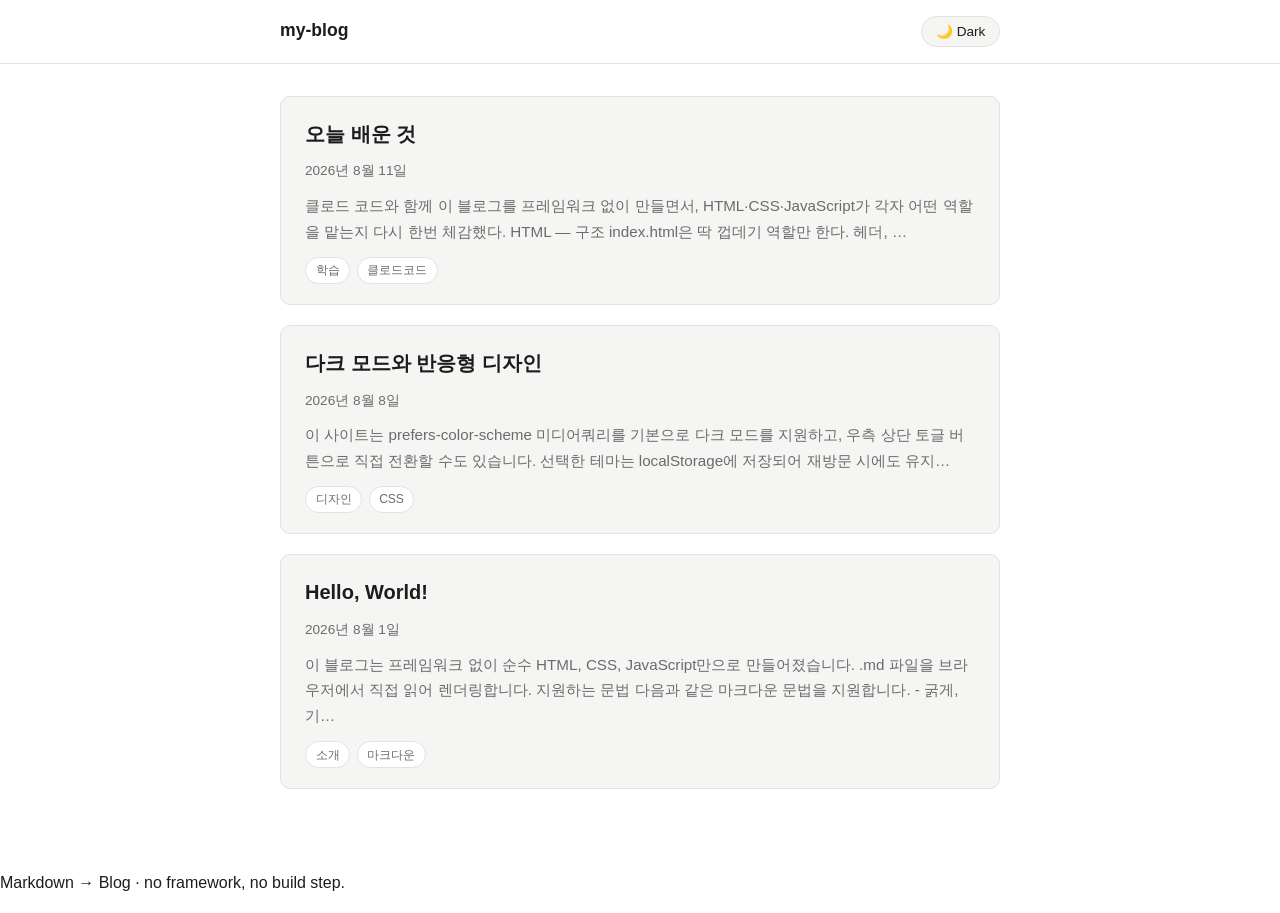
==== index.html @ be189442 "Initial commit: vanilla JS markdown blog No framework, no build step. Client-side markdown parsing, " ====
<!DOCTYPE html>
<html lang="ko">
<head>
  <meta charset="UTF-8">
  <meta name="viewport" content="width=device-width, initial-scale=1">
  <title>my-blog</title>
  <link rel="stylesheet" href="css/style.css">
</head>
<body>
  <header class="site-header">
    <div class="site-header-inner">
      <a class="site-title" href="#/">my-blog</a>
      <button id="theme-toggle" type="button">🌙 Dark</button>
    </div>
  </header>

  <main id="app" class="container"></main>

  <footer class="site-footer">
    <p>Markdown &rarr; Blog · no framework, no build step.</p>
  </footer>

  <script src="js/frontmatter.js"></script>
  <script src="js/markdown.js"></script>
  <script src="js/theme.js"></script>
  <script src="js/app.js"></script>
</body>
</html>
---- css/style.css ----
:root {
  --bg: #ffffff;
  --bg-elevated: #f5f5f4;
  --text: #1c1c1c;
  --text-muted: #6b6b6b;
  --accent: #2563eb;
  --border: #e2e2e0;
  --code-bg: #f0f0ee;
  --link: #2563eb;
}

@media (prefers-color-scheme: dark) {
  :root {
    --bg: #15161a;
    --bg-elevated: #1e2025;
    --text: #e8e6e3;
    --text-muted: #a0a0a0;
    --accent: #7aa2f7;
    --border: #2c2e33;
    --code-bg: #1e2025;
    --link: #7aa2f7;
  }
}

:root[data-theme="dark"] {
  --bg: #15161a;
  --bg-elevated: #1e2025;
  --text: #e8e6e3;
  --text-muted: #a0a0a0;
  --accent: #7aa2f7;
  --border: #2c2e33;
  --code-bg: #1e2025;
  --link: #7aa2f7;
}

:root[data-theme="light"] {
  --bg: #ffffff;
  --bg-elevated: #f5f5f4;
  --text: #1c1c1c;
  --text-muted: #6b6b6b;
  --accent: #2563eb;
  --border: #e2e2e0;
  --code-bg: #f0f0ee;
  --link: #2563eb;
}

* {
  box-sizing: border-box;
}

html {
  color-scheme: light dark;
}

body {
  margin: 0;
  background: var(--bg);
  color: var(--text);
  font-family: -apple-system, BlinkMacSystemFont, "Segoe UI", "Noto Sans KR", Roboto, Helvetica, Arial, sans-serif;
  line-height: 1.7;
  -webkit-font-smoothing: antialiased;
  transition: background-color 0.15s ease, color 0.15s ease;
}

a {
  color: var(--link);
}

.site-header {
  border-bottom: 1px solid var(--border);
  position: sticky;
  top: 0;
  background: var(--bg);
  z-index: 10;
}

.site-header-inner {
  max-width: 760px;
  margin: 0 auto;
  padding: 1rem 1.25rem;
  display: flex;
  align-items: center;
  justify-content: space-between;
}

.site-title {
  font-weight: 700;
  font-size: 1.1rem;
  text-decoration: none;
  color: var(--text);
}

#theme-toggle {
  background: var(--bg-elevated);
  border: 1px solid var(--border);
  color: var(--text);
  border-radius: 999px;
  padding: 0.4rem 0.85rem;
  font-size: 0.85rem;
  cursor: pointer;
}

#theme-toggle:hover {
  border-color: var(--accent);
}

.container {
  max-width: 760px;
  margin: 0 auto;
  padding: 2rem 1.25rem 4rem;
}

.status {
  color: var(--text-muted);
  text-align: center;
  padding: 3rem 1rem;
  font-size: 1.15rem;
  font-weight: 600;
}

/* 글 목록 */
.post-list {
  list-style: none;
  margin: 0;
  padding: 0;
  display: flex;
  flex-direction: column;
  gap: 1.25rem;
}

.post-card {
  border: 1px solid var(--border);
  border-radius: 10px;
  background: var(--bg-elevated);
  transition: border-color 0.15s ease;
}

.post-card:hover {
  border-color: var(--accent);
}

.post-card a {
  display: block;
  padding: 1.25rem 1.5rem;
  text-decoration: none;
  color: inherit;
}

.post-card h2 {
  margin: 0 0 0.35rem;
  font-size: 1.25rem;
  color: var(--text);
}

.post-card time {
  color: var(--text-muted);
  font-size: 0.85rem;
}

.post-card p {
  margin: 0.6rem 0 0;
  color: var(--text-muted);
  font-size: 0.95rem;
}

/* 태그 */
.tags {
  list-style: none;
  display: flex;
  flex-wrap: wrap;
  gap: 0.4rem;
  margin: 0.75rem 0 0;
  padding: 0;
}

.tag {
  font-size: 0.75rem;
  color: var(--text-muted);
  background: var(--bg);
  border: 1px solid var(--border);
  border-radius: 999px;
  padding: 0.15rem 0.6rem;
}

/* 글 상세 */
.back-link {
  display: inline-block;
  margin-bottom: 1.5rem;
  font-size: 0.9rem;
  text-decoration: none;
}

.post h1 {
  margin: 0 0 0.5rem;
  font-size: 2rem;
  line-height: 1.3;
}

.post > time {
  color: var(--text-muted);
  font-size: 0.9rem;
}

.prose {
  margin-top: 1.75rem;
}

.prose h1,
.prose h2,
.prose h3,
.prose h4 {
  line-height: 1.35;
  margin: 2rem 0 0.75rem;
}

.prose p {
  margin: 0 0 1.1rem;
}

.prose ul,
.prose ol {
  margin: 0 0 1.1rem;
  padding-left: 1.4rem;
}

.prose li {
  margin: 0.3rem 0;
}

.prose blockquote {
  margin: 1.25rem 0;
  padding: 0.25rem 1rem;
  border-left: 3px solid var(--accent);
  color: var(--text-muted);
}

.prose blockquote p {
  margin: 0.5rem 0;
}

.prose hr {
  border: none;
  border-top: 1px solid var(--border);
  margin: 2rem 0;
}

.prose img {
  max-width: 100%;
  height: auto;
  border-radius: 8px;
  display: block;
  margin: 1rem 0;
}

.prose code {
  background: var(--code-bg);
  border-radius: 4px;
  padding: 0.15rem 0.4rem;
  font-size: 0.9em;
  font-family: ui-monospace, SFMono-Regular, "Cascadia Code", Consolas, monospace;
}

.prose pre {
  background: var(--code-bg);
  border: 1px solid var(--border);
  border-radius: 8px;
  padding: 1rem;
  overflow-x: auto;
  margin: 0 0 1.25rem;
}

.prose pre code {
  background: none;
  padding: 0;
  font-size: 0.875rem;
  line-height: 1.6;
}

@media (max-width: 640px) {
  .site-header-inner,
  .container {
    padding-left: 1rem;
    padding-right: 1rem;
  }

  .post h1 {
    font-size: 1.6rem;
  }

  .post-card a {
    padding: 1rem 1.1rem;
  }
}
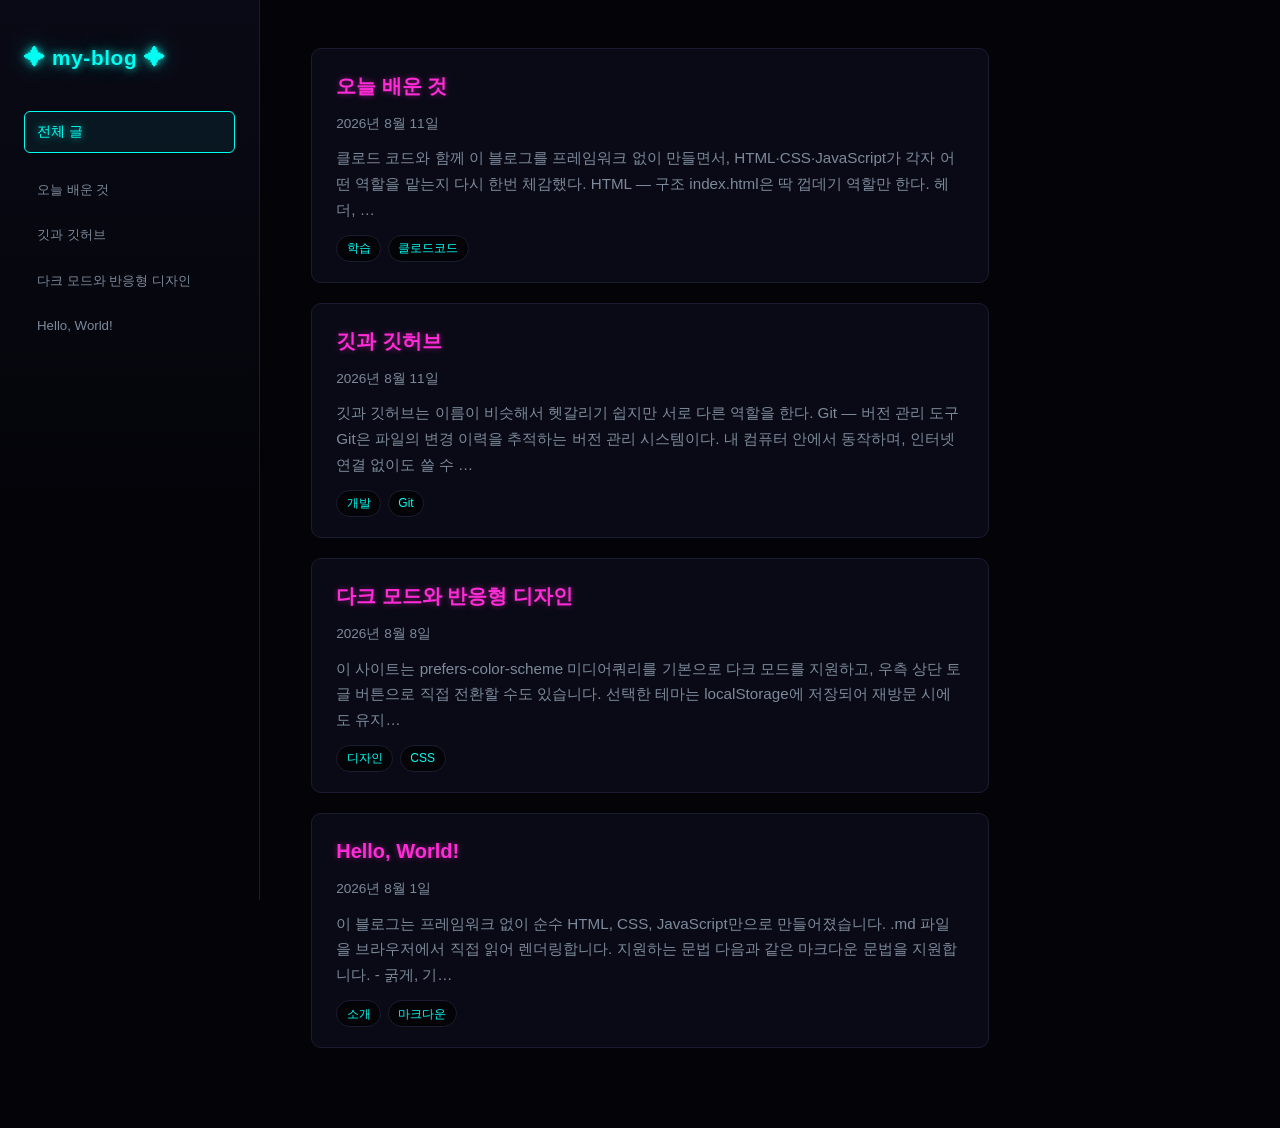
==== commit 17d9ec2f: "Redesign: fixed neon-on-black theme with sidebar navigation Replace the light/dark toggle with a sin" ====
--- a/index.html
+++ b/index.html
@@ -7,22 +7,17 @@
   <link rel="stylesheet" href="css/style.css">
 </head>
 <body>
-  <header class="site-header">
-    <div class="site-header-inner">
-      <a class="site-title" href="#/">my-blog</a>
-      <button id="theme-toggle" type="button">🌙 Dark</button>
-    </div>
-  </header>
+  <div class="shell">
+    <aside class="sidebar">
+      <a class="site-title" href="#/">✦ my-blog ✦</a>
+      <nav id="post-nav" class="post-nav" aria-label="글 목록"></nav>
+    </aside>
 
-  <main id="app" class="container"></main>
-
-  <footer class="site-footer">
-    <p>Markdown &rarr; Blog · no framework, no build step.</p>
-  </footer>
+    <main id="app" class="content"></main>
+  </div>
 
   <script src="js/frontmatter.js"></script>
   <script src="js/markdown.js"></script>
-  <script src="js/theme.js"></script>
   <script src="js/app.js"></script>
 </body>
 </html>
--- a/css/style.css
+++ b/css/style.css
@@ -1,47 +1,12 @@
 :root {
-  --bg: #ffffff;
-  --bg-elevated: #f5f5f4;
-  --text: #1c1c1c;
-  --text-muted: #6b6b6b;
-  --accent: #2563eb;
-  --border: #e2e2e0;
-  --code-bg: #f0f0ee;
-  --link: #2563eb;
-}
-
-@media (prefers-color-scheme: dark) {
-  :root {
-    --bg: #15161a;
-    --bg-elevated: #1e2025;
-    --text: #e8e6e3;
-    --text-muted: #a0a0a0;
-    --accent: #7aa2f7;
-    --border: #2c2e33;
-    --code-bg: #1e2025;
-    --link: #7aa2f7;
-  }
-}
-
-:root[data-theme="dark"] {
-  --bg: #15161a;
-  --bg-elevated: #1e2025;
-  --text: #e8e6e3;
-  --text-muted: #a0a0a0;
-  --accent: #7aa2f7;
-  --border: #2c2e33;
-  --code-bg: #1e2025;
-  --link: #7aa2f7;
-}
-
-:root[data-theme="light"] {
-  --bg: #ffffff;
-  --bg-elevated: #f5f5f4;
-  --text: #1c1c1c;
-  --text-muted: #6b6b6b;
-  --accent: #2563eb;
-  --border: #e2e2e0;
-  --code-bg: #f0f0ee;
-  --link: #2563eb;
+  --bg: #030308;
+  --bg-elevated: #0a0a16;
+  --text: #dff6ff;
+  --text-muted: #7c8a9a;
+  --accent: #00fff2;
+  --accent-2: #ff2bd6;
+  --border: #1c1c30;
+  --code-bg: #08080f;
 }
 
 * {
@@ -49,7 +14,7 @@
 }
 
 html {
-  color-scheme: light dark;
+  color-scheme: dark;
 }
 
 body {
@@ -59,55 +24,88 @@
   font-family: -apple-system, BlinkMacSystemFont, "Segoe UI", "Noto Sans KR", Roboto, Helvetica, Arial, sans-serif;
   line-height: 1.7;
   -webkit-font-smoothing: antialiased;
-  transition: background-color 0.15s ease, color 0.15s ease;
 }
 
 a {
-  color: var(--link);
-}
-
-.site-header {
-  border-bottom: 1px solid var(--border);
+  color: var(--accent);
+}
+
+/* 레이아웃: 사이드바 내비게이션 + 메인 콘텐츠 */
+.shell {
+  display: flex;
+  min-height: 100vh;
+}
+
+.sidebar {
+  width: 260px;
+  flex-shrink: 0;
+  padding: 2.5rem 1.5rem;
+  border-right: 1px solid var(--border);
+  background: linear-gradient(180deg, var(--bg-elevated), var(--bg) 60%);
   position: sticky;
   top: 0;
-  background: var(--bg);
-  z-index: 10;
-}
-
-.site-header-inner {
-  max-width: 760px;
-  margin: 0 auto;
-  padding: 1rem 1.25rem;
-  display: flex;
-  align-items: center;
-  justify-content: space-between;
+  height: 100vh;
+  overflow-y: auto;
 }
 
 .site-title {
+  display: block;
+  margin-bottom: 2.25rem;
+  font-size: 1.3rem;
   font-weight: 700;
-  font-size: 1.1rem;
+  letter-spacing: 0.03em;
   text-decoration: none;
-  color: var(--text);
-}
-
-#theme-toggle {
-  background: var(--bg-elevated);
-  border: 1px solid var(--border);
-  color: var(--text);
-  border-radius: 999px;
-  padding: 0.4rem 0.85rem;
-  font-size: 0.85rem;
-  cursor: pointer;
-}
-
-#theme-toggle:hover {
+  color: var(--accent);
+  text-shadow: 0 0 8px rgba(0, 255, 242, 0.85), 0 0 24px rgba(0, 255, 242, 0.35);
+}
+
+.post-nav {
+  display: flex;
+  flex-direction: column;
+  gap: 0.3rem;
+}
+
+.nav-list {
+  list-style: none;
+  margin: 0.75rem 0 0;
+  padding: 0;
+  display: flex;
+  flex-direction: column;
+  gap: 0.3rem;
+}
+
+.nav-link {
+  display: block;
+  padding: 0.5rem 0.75rem;
+  border: 1px solid transparent;
+  border-radius: 6px;
+  color: var(--text-muted);
+  font-size: 0.88rem;
+  text-decoration: none;
+  transition: color 0.15s ease, border-color 0.15s ease, text-shadow 0.15s ease;
+}
+
+.nav-list .nav-link {
+  font-size: 0.83rem;
+}
+
+.nav-link:hover {
+  color: var(--accent-2);
+  text-shadow: 0 0 6px rgba(255, 43, 214, 0.7);
+}
+
+.nav-link.active {
+  color: var(--accent);
   border-color: var(--accent);
-}
-
-.container {
-  max-width: 760px;
-  margin: 0 auto;
-  padding: 2rem 1.25rem 4rem;
+  background: rgba(0, 255, 242, 0.06);
+  text-shadow: 0 0 8px rgba(0, 255, 242, 0.7);
+}
+
+.content {
+  flex: 1;
+  min-width: 0;
+  max-width: 780px;
+  padding: 3rem clamp(1.25rem, 4vw, 3.5rem) 5rem;
 }
 
 .status {
@@ -132,11 +130,12 @@
   border: 1px solid var(--border);
   border-radius: 10px;
   background: var(--bg-elevated);
-  transition: border-color 0.15s ease;
+  transition: border-color 0.15s ease, box-shadow 0.15s ease;
 }
 
 .post-card:hover {
   border-color: var(--accent);
+  box-shadow: 0 0 18px rgba(0, 255, 242, 0.18);
 }
 
 .post-card a {
@@ -149,7 +148,8 @@
 .post-card h2 {
   margin: 0 0 0.35rem;
   font-size: 1.25rem;
-  color: var(--text);
+  color: var(--accent-2);
+  text-shadow: 0 0 6px rgba(255, 43, 214, 0.45);
 }
 
 .post-card time {
@@ -175,7 +175,7 @@
 
 .tag {
   font-size: 0.75rem;
-  color: var(--text-muted);
+  color: var(--accent);
   background: var(--bg);
   border: 1px solid var(--border);
   border-radius: 999px;
@@ -194,6 +194,8 @@
   margin: 0 0 0.5rem;
   font-size: 2rem;
   line-height: 1.3;
+  color: var(--accent);
+  text-shadow: 0 0 10px rgba(0, 255, 242, 0.5), 0 0 28px rgba(0, 255, 242, 0.2);
 }
 
 .post > time {
@@ -211,6 +213,8 @@
 .prose h4 {
   line-height: 1.35;
   margin: 2rem 0 0.75rem;
+  color: var(--accent-2);
+  text-shadow: 0 0 6px rgba(255, 43, 214, 0.4);
 }
 
 .prose p {
@@ -230,8 +234,9 @@
 .prose blockquote {
   margin: 1.25rem 0;
   padding: 0.25rem 1rem;
-  border-left: 3px solid var(--accent);
-  color: var(--text-muted);
+  border-left: 3px solid var(--accent-2);
+  color: var(--text-muted);
+  font-style: italic;
 }
 
 .prose blockquote p {
@@ -240,8 +245,9 @@
 
 .prose hr {
   border: none;
-  border-top: 1px solid var(--border);
+  height: 1px;
   margin: 2rem 0;
+  background: linear-gradient(90deg, var(--accent), transparent 70%);
 }
 
 .prose img {
@@ -250,13 +256,16 @@
   border-radius: 8px;
   display: block;
   margin: 1rem 0;
+  border: 1px solid var(--border);
 }
 
 .prose code {
   background: var(--code-bg);
+  border: 1px solid var(--border);
   border-radius: 4px;
   padding: 0.15rem 0.4rem;
   font-size: 0.9em;
+  color: var(--accent);
   font-family: ui-monospace, SFMono-Regular, "Cascadia Code", Consolas, monospace;
 }
 
@@ -267,20 +276,61 @@
   padding: 1rem;
   overflow-x: auto;
   margin: 0 0 1.25rem;
+  box-shadow: inset 0 0 24px rgba(0, 255, 242, 0.05);
 }
 
 .prose pre code {
   background: none;
+  border: none;
   padding: 0;
+  color: var(--text);
   font-size: 0.875rem;
   line-height: 1.6;
 }
 
-@media (max-width: 640px) {
-  .site-header-inner,
-  .container {
-    padding-left: 1rem;
-    padding-right: 1rem;
+@media (max-width: 860px) {
+  .shell {
+    flex-direction: column;
+  }
+
+  .sidebar {
+    width: 100%;
+    height: auto;
+    position: sticky;
+    top: 0;
+    z-index: 10;
+    border-right: none;
+    border-bottom: 1px solid var(--border);
+    padding: 1rem 1.1rem;
+  }
+
+  .site-title {
+    margin-bottom: 0.75rem;
+    font-size: 1.1rem;
+  }
+
+  .post-nav {
+    flex-direction: row;
+    align-items: center;
+    overflow-x: auto;
+    gap: 0.5rem;
+    padding-bottom: 0.15rem;
+  }
+
+  .nav-list {
+    display: contents;
+  }
+
+  .nav-list li {
+    display: contents;
+  }
+
+  .nav-link {
+    white-space: nowrap;
+  }
+
+  .content {
+    padding: 1.75rem 1.1rem 3rem;
   }
 
   .post h1 {
